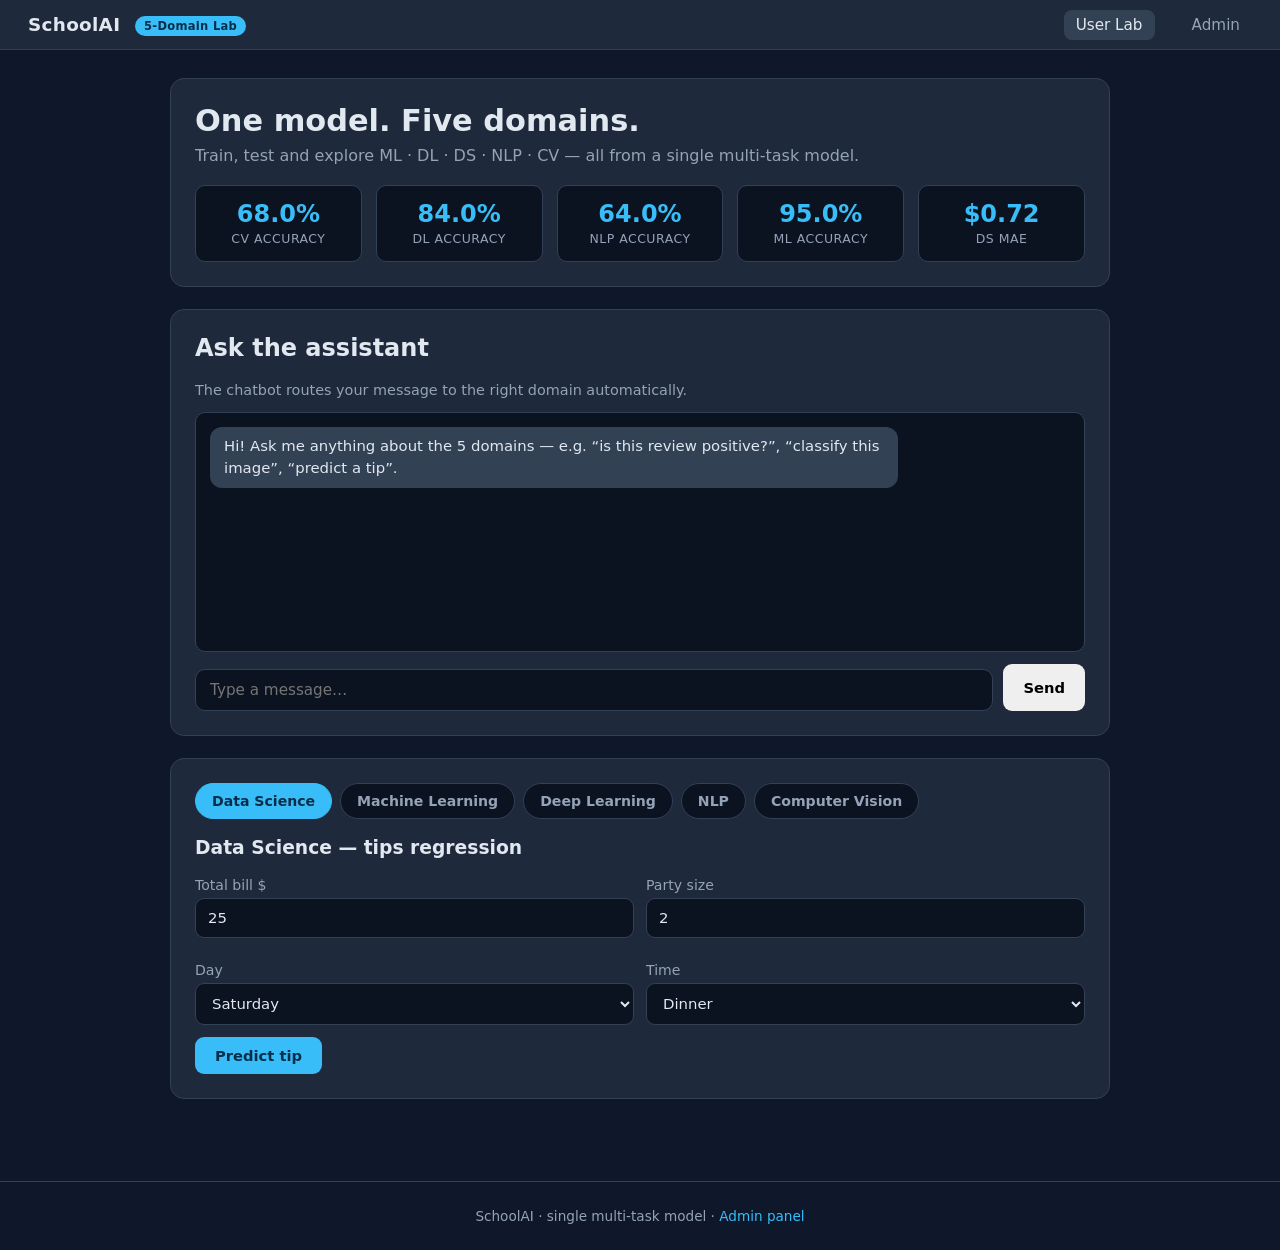
==== index.html @ 63d71eec "Add web UI: user lab and admin pages" ====
<!DOCTYPE html>
<html lang="en">
<head> <meta charset="UTF-8" /> <meta name="viewport" content="width=device-width, initial-scale=1.0" /> <title>SchoolAI — User Lab</title> <link rel="stylesheet" href="css/style.css" />
</head>
<body> <header class="topbar"> <div class="brand">SchoolAI <span class="tag">5-Domain Lab</span></div> <nav> <a href="index.html" class="active">User Lab</a> <a href="admin.html">Admin</a> </nav> </header> <main class="container"> <section class="hero card"> <h1>One model. Five domains.</h1> <p>Train, test and explore ML · DL · DS · NLP · CV — all from a single multi-task model.</p> <div class="metrics" id="metrics"> <div class="metric"><span class="m-val" id="m-cv">—</span><span class="m-lab">CV accuracy</span></div> <div class="metric"><span class="m-val" id="m-dl">—</span><span class="m-lab">DL accuracy</span></div> <div class="metric"><span class="m-val" id="m-nlp">—</span><span class="m-lab">NLP accuracy</span></div> <div class="metric"><span class="m-val" id="m-ml">—</span><span class="m-lab">ML accuracy</span></div> <div class="metric"><span class="m-val" id="m-ds">—</span><span class="m-lab">DS MAE</span></div> </div> </section> <section class="card"> <h2>Ask the assistant</h2> <p class="hint">The chatbot routes your message to the right domain automatically.</p> <div class="chat" id="chat"> <div class="msg bot">Hi! Ask me anything about the 5 domains — e.g. “is this review positive?”, “classify this image”, “predict a tip”.</div> </div> <form id="chat-form" class="chat-form"> <input id="chat-input" type="text" placeholder="Type a message…" autocomplete="off" /> <button type="submit">Send</button> </form> </section> <section class="tabs-wrap card"> <div class="tabs" role="tablist"> <button class="tab active" data-tab="ds">Data Science</button> <button class="tab" data-tab="ml">Machine Learning</button> <button class="tab" data-tab="dl">Deep Learning</button> <button class="tab" data-tab="nlp">NLP</button> <button class="tab" data-tab="cv">Computer Vision</button> </div> <!-- Data Science --> <div class="panel active" id="panel-ds"> <h3>Data Science — tips regression</h3> <div class="grid2"> <label>Total bill $ <input type="number" id="ds-bill" value="25" step="0.1" /></label> <label>Party size <input type="number" id="ds-size" value="2" min="1" /></label> <label>Day <select id="ds-day"> <option value="0">Thursday</option><option value="1">Friday</option> <option value="2" selected>Saturday</option><option value="3">Sunday</option> </select> </label> <label>Time <select id="ds-time"><option value="0">Lunch</option><option value="1" selected>Dinner</option></select> </label> </div> <button class="primary" onclick="predictDS()">Predict tip</button> <div class="result" id="ds-result"></div> </div> <!-- Machine Learning --> <div class="panel" id="panel-ml"> <h3>Machine Learning — breast cancer classification</h3> <p class="hint">Paste 30 comma-separated feature values (or load an example row).</p> <textarea id="ml-features" rows="4" placeholder="17.99,10.38,122.8,....."></textarea> <div class="row"> <button class="ghost" onclick="loadMLExample()">Load example</button> <button class="primary" onclick="predictML()">Predict</button> </div> <div class="result" id="ml-result"></div> </div> <!-- Deep Learning --> <div class="panel" id="panel-dl"> <h3>Deep Learning — MNIST digit</h3> <p class="hint">Draw or upload a handwritten digit (28×28 grayscale).</p> <canvas id="dl-canvas" width="280" height="280"></canvas> <div class="row"> <button class="ghost" onclick="clearCanvas()">Clear</button> <label class="ghost file-btn">Upload<input type="file" id="dl-file" accept="image/*" hidden /></label> <button class="primary" onclick="predictDL()">Recognize digit</button> </div> <div class="result" id="dl-result"></div> </div> <!-- NLP --> <div class="panel" id="panel-nlp"> <h3>NLP — sentiment analysis</h3> <textarea id="nlp-text" rows="4" placeholder="Enter a movie review…"></textarea> <button class="primary" onclick="predictNLP()">Analyze sentiment</button> <div class="result" id="nlp-result"></div> </div> <!-- CV --> <div class="panel" id="panel-cv"> <h3>Computer Vision — Fashion-MNIST</h3> <p class="hint">Upload an image of clothing/accessory (28×28 grayscale works best).</p> <label class="ghost file-btn">Choose image<input type="file" id="cv-file" accept="image/*" hidden /></label> <img id="cv-preview" class="preview" alt="" /> <button class="primary" onclick="predictCV()">Classify image</button> <div class="result" id="cv-result"></div> </div> </section> </main> <footer class="footer">SchoolAI · single multi-task model · <a href="admin.html">Admin panel</a></footer> <script src="js/app.js"></script>
</body>
</html>
---- css/style.css ----
:root {
  --bg: #0f172a;
  --card: #1e293b;
  --line: #334155;
  --text: #e2e8f0;
  --muted: #94a3b8;
  --accent: #38bdf8;
  --accent2: #818cf8;
  --ok: #34d399;
  --bad: #f87171;
}

* { box-sizing: border-box; }

body {
  margin: 0;
  font-family: "Segoe UI", system-ui, -apple-system, sans-serif;
  background: var(--bg);
  color: var(--text);
  min-height: 100vh;
}

.topbar {
  display: flex;
  justify-content: space-between;
  align-items: center;
  padding: 14px 28px;
  background: var(--card);
  border-bottom: 1px solid var(--line);
  position: sticky;
  top: 0;
  z-index: 10;
}

.brand { font-size: 1.15rem; font-weight: 700; letter-spacing: 0.3px; }
.tag {
  font-size: 0.72rem;
  background: var(--accent);
  color: #082f49;
  padding: 3px 9px;
  border-radius: 999px;
  margin-left: 8px;
  vertical-align: middle;
  font-weight: 600;
}

nav a {
  color: var(--muted);
  text-decoration: none;
  margin-left: 20px;
  font-size: 0.95rem;
  padding: 6px 12px;
  border-radius: 8px;
}
nav a.active, nav a:hover { color: var(--text); background: var(--line); }

.container { max-width: 980px; margin: 0 auto; padding: 28px 20px 60px; }

.card {
  background: var(--card);
  border: 1px solid var(--line);
  border-radius: 14px;
  padding: 24px;
  margin-bottom: 22px;
}
.card.narrow { max-width: 420px; margin: 60px auto; }

.hero h1 { margin: 0 0 8px; font-size: 1.9rem; }
.hero p { margin: 0 0 20px; color: var(--muted); }

.metrics { display: flex; gap: 14px; flex-wrap: wrap; }
.metric {
  flex: 1;
  min-width: 130px;
  background: #0b1220;
  border: 1px solid var(--line);
  border-radius: 10px;
  padding: 14px;
  text-align: center;
}
.m-val { display: block; font-size: 1.5rem; font-weight: 700; color: var(--accent); }
.m-lab { font-size: 0.78rem; color: var(--muted); text-transform: uppercase; letter-spacing: 0.5px; }

h2 { margin-top: 0; }
h3 { margin-top: 4px; }
h4 { margin-bottom: 8px; color: var(--muted); }
.hint { color: var(--muted); font-size: 0.9rem; }

.chat {
  background: #0b1220;
  border: 1px solid var(--line);
  border-radius: 10px;
  padding: 14px;
  height: 240px;
  overflow-y: auto;
  margin-bottom: 12px;
}
.msg {
  max-width: 80%;
  padding: 9px 14px;
  border-radius: 12px;
  margin-bottom: 10px;
  font-size: 0.93rem;
  line-height: 1.45;
}
.msg.bot { background: var(--line); }
.msg.user { background: var(--accent); color: #082f49; margin-left: auto; font-weight: 500; }

.chat-form { display: flex; gap: 10px; }
.chat-form input {
  flex: 1;
  padding: 11px 14px;
  border-radius: 10px;
  border: 1px solid var(--line);
  background: #0b1220;
  color: var(--text);
  font-size: 0.95rem;
}

.tabs { display: flex; gap: 8px; flex-wrap: wrap; margin-bottom: 18px; }
.tab {
  background: #0b1220;
  border: 1px solid var(--line);
  color: var(--muted);
  padding: 9px 16px;
  border-radius: 999px;
  cursor: pointer;
  font-size: 0.88rem;
  transition: all 0.15s;
}
.tab:hover { color: var(--text); border-color: var(--accent); }
.tab.active { background: var(--accent); color: #082f49; border-color: var(--accent); font-weight: 600; }

.panel { display: none; }
.panel.active { display: block; }

label { display: block; margin-bottom: 12px; font-size: 0.88rem; color: var(--muted); }
input, textarea, select {
  width: 100%;
  margin-top: 5px;
  padding: 10px 12px;
  border-radius: 9px;
  border: 1px solid var(--line);
  background: #0b1220;
  color: var(--text);
  font-size: 0.93rem;
  font-family: inherit;
}
textarea { resize: vertical; }
input:focus, textarea:focus, select:focus { outline: none; border-color: var(--accent); }

.grid2 { display: grid; grid-template-columns: 1fr 1fr; gap: 12px; }

button, .file-btn {
  padding: 10px 20px;
  border-radius: 9px;
  border: none;
  cursor: pointer;
  font-size: 0.92rem;
  font-weight: 600;
  font-family: inherit;
  display: inline-block;
}
.primary { background: var(--accent); color: #082f49; }
.primary:hover { background: #7dd3fc; }
.ghost {
  background: transparent;
  color: var(--text);
  border: 1px solid var(--line);
}
.ghost:hover { border-color: var(--accent); }
.file-btn { position: relative; overflow: hidden; }

.row { display: flex; gap: 12px; align-items: flex-end; flex-wrap: wrap; margin: 10px 0; }
.row.space-between { justify-content: space-between; align-items: center; }
.row label { margin-bottom: 0; min-width: 180px; }

.result {
  margin-top: 14px;
  padding: 13px 16px;
  border-radius: 10px;
  background: #0b1220;
  border: 1px solid var(--line);
  font-size: 0.93rem;
  display: none;
}
.result.show { display: block; }
.result .big { font-size: 1.25rem; font-weight: 700; color: var(--accent); }
.result .ok { color: var(--ok); font-weight: 600; }
.result .bad { color: var(--bad); font-weight: 600; }

#dl-canvas {
  background: #000;
  border: 1px solid var(--line);
  border-radius: 10px;
  cursor: crosshair;
  display: block;
  margin-bottom: 12px;
}
.preview { max-width: 140px; border-radius: 8px; margin: 8px 0; display: none; }

.stats { display: flex; gap: 14px; margin-bottom: 20px; }

.table-wrap { overflow-x: auto; }
table { width: 100%; border-collapse: collapse; font-size: 0.88rem; }
th, td { padding: 9px 12px; text-align: left; border-bottom: 1px solid var(--line); }
th { color: var(--muted); font-weight: 600; text-transform: uppercase; font-size: 0.75rem; }
tr:hover td { background: #0b1220; }

.test-list { margin-top: 14px; }
.test-item {
  background: #0b1220;
  border: 1px solid var(--line);
  border-radius: 10px;
  padding: 14px;
  margin-bottom: 12px;
}
.test-item .pred { font-weight: 700; color: var(--accent); font-size: 1.05rem; }
.test-item .preview-text { color: var(--muted); font-size: 0.87rem; margin: 6px 0; }
.test-item .actions { display: flex; gap: 8px; margin-top: 10px; flex-wrap: wrap; }

.progress {
  height: 12px;
  background: #0b1220;
  border: 1px solid var(--line);
  border-radius: 999px;
  overflow: hidden;
  margin-top: 14px;
}
.bar { height: 100%; width: 0%; background: linear-gradient(90deg, var(--accent), var(--accent2)); transition: width 0.4s; }

.add-form { background: #0b1220; border: 1px solid var(--line); border-radius: 10px; padding: 16px; margin-bottom: 14px; }
.hidden { display: none !important; }

.footer {
  text-align: center;
  padding: 26px;
  color: var(--muted);
  font-size: 0.85rem;
  border-top: 1px solid var(--line);
}
.footer a { color: var(--accent); text-decoration: none; }

@media (max-width: 640px) {
  .grid2 { grid-template-columns: 1fr; }
  .metrics { flex-direction: column; }
  .topbar { padding: 12px 16px; }
}
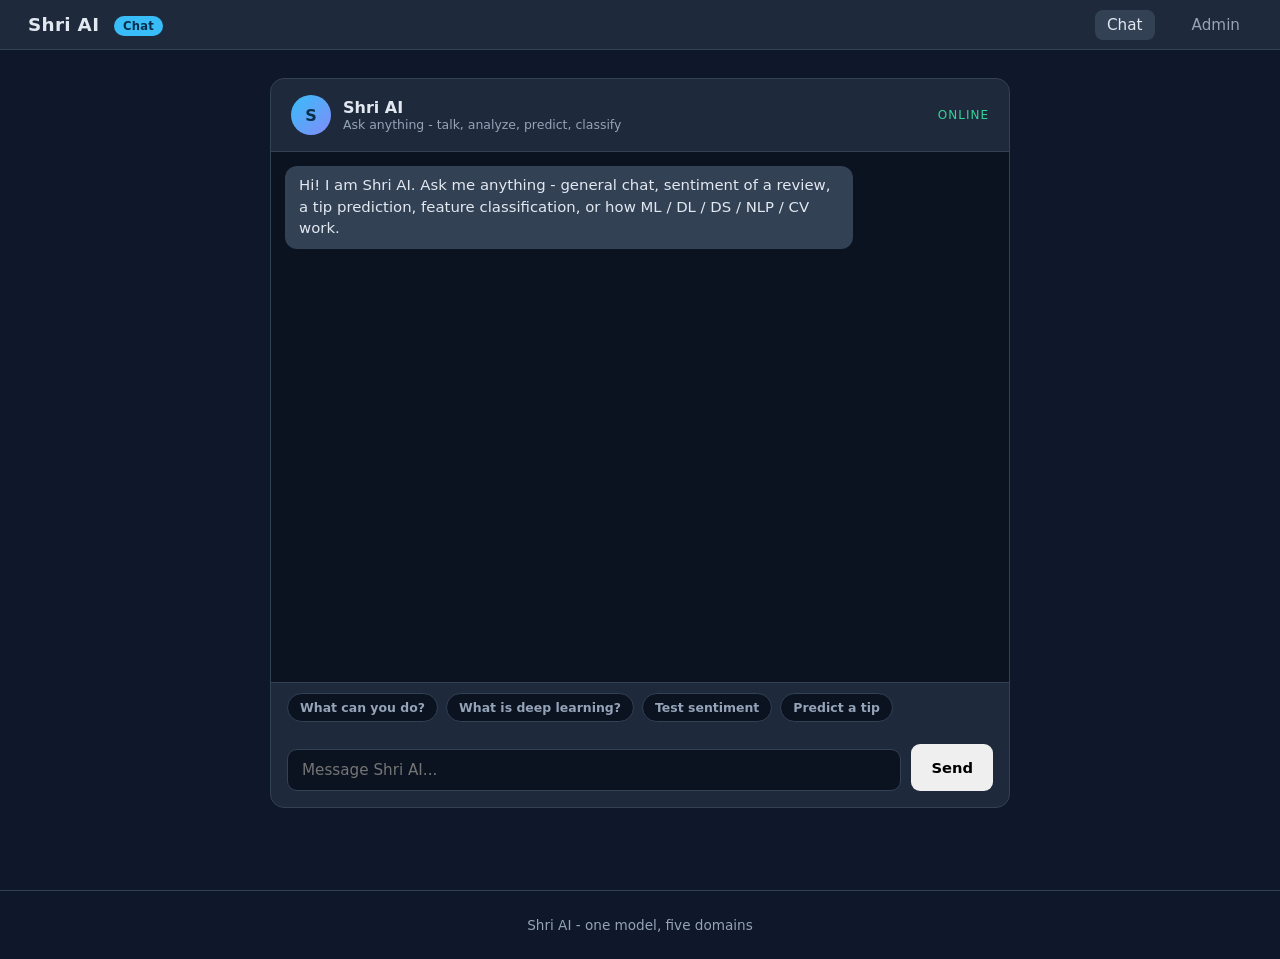
==== commit 5bffb903: "Add Shri AI backend: chatbot, admin panel, Neon DB, multi-task model" ====
--- a/index.html
+++ b/index.html
@@ -1,7 +1,50 @@
 <!DOCTYPE html>
 <html lang="en">
-<head> <meta charset="UTF-8" /> <meta name="viewport" content="width=device-width, initial-scale=1.0" /> <title>SchoolAI — User Lab</title> <link rel="stylesheet" href="css/style.css" />
+<head>
+  <meta charset="UTF-8" />
+  <meta name="viewport" content="width=device-width, initial-scale=1.0" />
+  <title>Shri AI</title>
+  <link rel="stylesheet" href="css/style.css" />
 </head>
-<body> <header class="topbar"> <div class="brand">SchoolAI <span class="tag">5-Domain Lab</span></div> <nav> <a href="index.html" class="active">User Lab</a> <a href="admin.html">Admin</a> </nav> </header> <main class="container"> <section class="hero card"> <h1>One model. Five domains.</h1> <p>Train, test and explore ML · DL · DS · NLP · CV — all from a single multi-task model.</p> <div class="metrics" id="metrics"> <div class="metric"><span class="m-val" id="m-cv">—</span><span class="m-lab">CV accuracy</span></div> <div class="metric"><span class="m-val" id="m-dl">—</span><span class="m-lab">DL accuracy</span></div> <div class="metric"><span class="m-val" id="m-nlp">—</span><span class="m-lab">NLP accuracy</span></div> <div class="metric"><span class="m-val" id="m-ml">—</span><span class="m-lab">ML accuracy</span></div> <div class="metric"><span class="m-val" id="m-ds">—</span><span class="m-lab">DS MAE</span></div> </div> </section> <section class="card"> <h2>Ask the assistant</h2> <p class="hint">The chatbot routes your message to the right domain automatically.</p> <div class="chat" id="chat"> <div class="msg bot">Hi! Ask me anything about the 5 domains — e.g. “is this review positive?”, “classify this image”, “predict a tip”.</div> </div> <form id="chat-form" class="chat-form"> <input id="chat-input" type="text" placeholder="Type a message…" autocomplete="off" /> <button type="submit">Send</button> </form> </section> <section class="tabs-wrap card"> <div class="tabs" role="tablist"> <button class="tab active" data-tab="ds">Data Science</button> <button class="tab" data-tab="ml">Machine Learning</button> <button class="tab" data-tab="dl">Deep Learning</button> <button class="tab" data-tab="nlp">NLP</button> <button class="tab" data-tab="cv">Computer Vision</button> </div> <!-- Data Science --> <div class="panel active" id="panel-ds"> <h3>Data Science — tips regression</h3> <div class="grid2"> <label>Total bill $ <input type="number" id="ds-bill" value="25" step="0.1" /></label> <label>Party size <input type="number" id="ds-size" value="2" min="1" /></label> <label>Day <select id="ds-day"> <option value="0">Thursday</option><option value="1">Friday</option> <option value="2" selected>Saturday</option><option value="3">Sunday</option> </select> </label> <label>Time <select id="ds-time"><option value="0">Lunch</option><option value="1" selected>Dinner</option></select> </label> </div> <button class="primary" onclick="predictDS()">Predict tip</button> <div class="result" id="ds-result"></div> </div> <!-- Machine Learning --> <div class="panel" id="panel-ml"> <h3>Machine Learning — breast cancer classification</h3> <p class="hint">Paste 30 comma-separated feature values (or load an example row).</p> <textarea id="ml-features" rows="4" placeholder="17.99,10.38,122.8,....."></textarea> <div class="row"> <button class="ghost" onclick="loadMLExample()">Load example</button> <button class="primary" onclick="predictML()">Predict</button> </div> <div class="result" id="ml-result"></div> </div> <!-- Deep Learning --> <div class="panel" id="panel-dl"> <h3>Deep Learning — MNIST digit</h3> <p class="hint">Draw or upload a handwritten digit (28×28 grayscale).</p> <canvas id="dl-canvas" width="280" height="280"></canvas> <div class="row"> <button class="ghost" onclick="clearCanvas()">Clear</button> <label class="ghost file-btn">Upload<input type="file" id="dl-file" accept="image/*" hidden /></label> <button class="primary" onclick="predictDL()">Recognize digit</button> </div> <div class="result" id="dl-result"></div> </div> <!-- NLP --> <div class="panel" id="panel-nlp"> <h3>NLP — sentiment analysis</h3> <textarea id="nlp-text" rows="4" placeholder="Enter a movie review…"></textarea> <button class="primary" onclick="predictNLP()">Analyze sentiment</button> <div class="result" id="nlp-result"></div> </div> <!-- CV --> <div class="panel" id="panel-cv"> <h3>Computer Vision — Fashion-MNIST</h3> <p class="hint">Upload an image of clothing/accessory (28×28 grayscale works best).</p> <label class="ghost file-btn">Choose image<input type="file" id="cv-file" accept="image/*" hidden /></label> <img id="cv-preview" class="preview" alt="" /> <button class="primary" onclick="predictCV()">Classify image</button> <div class="result" id="cv-result"></div> </div> </section> </main> <footer class="footer">SchoolAI · single multi-task model · <a href="admin.html">Admin panel</a></footer> <script src="js/app.js"></script>
+<body>
+  <header class="topbar">
+    <div class="brand">Shri AI <span class="tag">Chat</span></div>
+    <nav>
+      <a href="index.html" class="active">Chat</a>
+      <a href="admin.html">Admin</a>
+    </nav>
+  </header>
+
+  <main class="container chat-page">
+    <section class="card chat-card">
+      <div class="chat-head">
+        <div class="avatar">S</div>
+        <div>
+          <div class="chat-title">Shri AI</div>
+          <div class="chat-sub">Ask anything - talk, analyze, predict, classify</div>
+        </div>
+        <div class="chat-status" id="chat-status">online</div>
+      </div>
+
+      <div class="chat" id="chat">
+        <div class="msg bot">Hi! I am Shri AI. Ask me anything - general chat, sentiment of a review, a tip prediction, feature classification, or how ML / DL / DS / NLP / CV work.</div>
+      </div>
+
+      <div class="chips" id="chips">
+        <button class="chip" data-q="What can you do?">What can you do?</button>
+        <button class="chip" data-q="What is deep learning?">What is deep learning?</button>
+        <button class="chip" data-q="sentiment: this movie was absolutely wonderful, I loved it">Test sentiment</button>
+        <button class="chip" data-q="tip for 45 dollars, 5 people">Predict a tip</button>
+      </div>
+
+      <form id="chat-form" class="chat-form">
+        <input id="chat-input" type="text" placeholder="Message Shri AI..." autocomplete="off" />
+        <button type="submit">Send</button>
+      </form>
+    </section>
+  </main>
+
+  <footer class="footer">Shri AI - one model, five domains</footer>
+  <script src="js/app.js"></script>
 </body>
 </html>
--- a/css/style.css
+++ b/css/style.css
@@ -246,3 +246,21 @@
   .metrics { flex-direction: column; }
   .topbar { padding: 12px 16px; }
 }
+
+/* ---- chat page ---- */
+.chat-page { max-width: 780px; }
+.chat-card { display: flex; flex-direction: column; height: calc(100vh - 170px); min-height: 480px; padding: 0; overflow: hidden; }
+.chat-head { display: flex; align-items: center; gap: 12px; padding: 16px 20px; border-bottom: 1px solid var(--line); }
+.avatar { width: 40px; height: 40px; border-radius: 50%; background: linear-gradient(135deg, var(--accent), var(--accent2)); display: flex; align-items: center; justify-content: center; font-weight: 700; color: #082f49; }
+.chat-title { font-weight: 700; }
+.chat-sub { font-size: 0.78rem; color: var(--muted); }
+.chat-status { margin-left: auto; font-size: 0.75rem; color: var(--ok); text-transform: uppercase; letter-spacing: 1px; }
+.chat-card .chat { flex: 1; height: auto; border: none; border-radius: 0; margin: 0; }
+.chips { display: flex; gap: 8px; flex-wrap: wrap; padding: 10px 16px; border-top: 1px solid var(--line); }
+.chip { background: #0b1220; border: 1px solid var(--line); color: var(--muted); padding: 6px 12px; border-radius: 999px; cursor: pointer; font-size: 0.78rem; }
+.chip:hover { color: var(--text); border-color: var(--accent); }
+.chat-form { padding: 12px 16px 16px; border-top: none; }
+.typing span { display: inline-block; width: 7px; height: 7px; margin: 0 2px; background: var(--muted); border-radius: 50%; animation: blink 1.2s infinite both; }
+.typing span:nth-child(2) { animation-delay: 0.2s; }
+.typing span:nth-child(3) { animation-delay: 0.4s; }
+@keyframes blink { 0%, 80%, 100% { opacity: 0.2; } 40% { opacity: 1; } }
